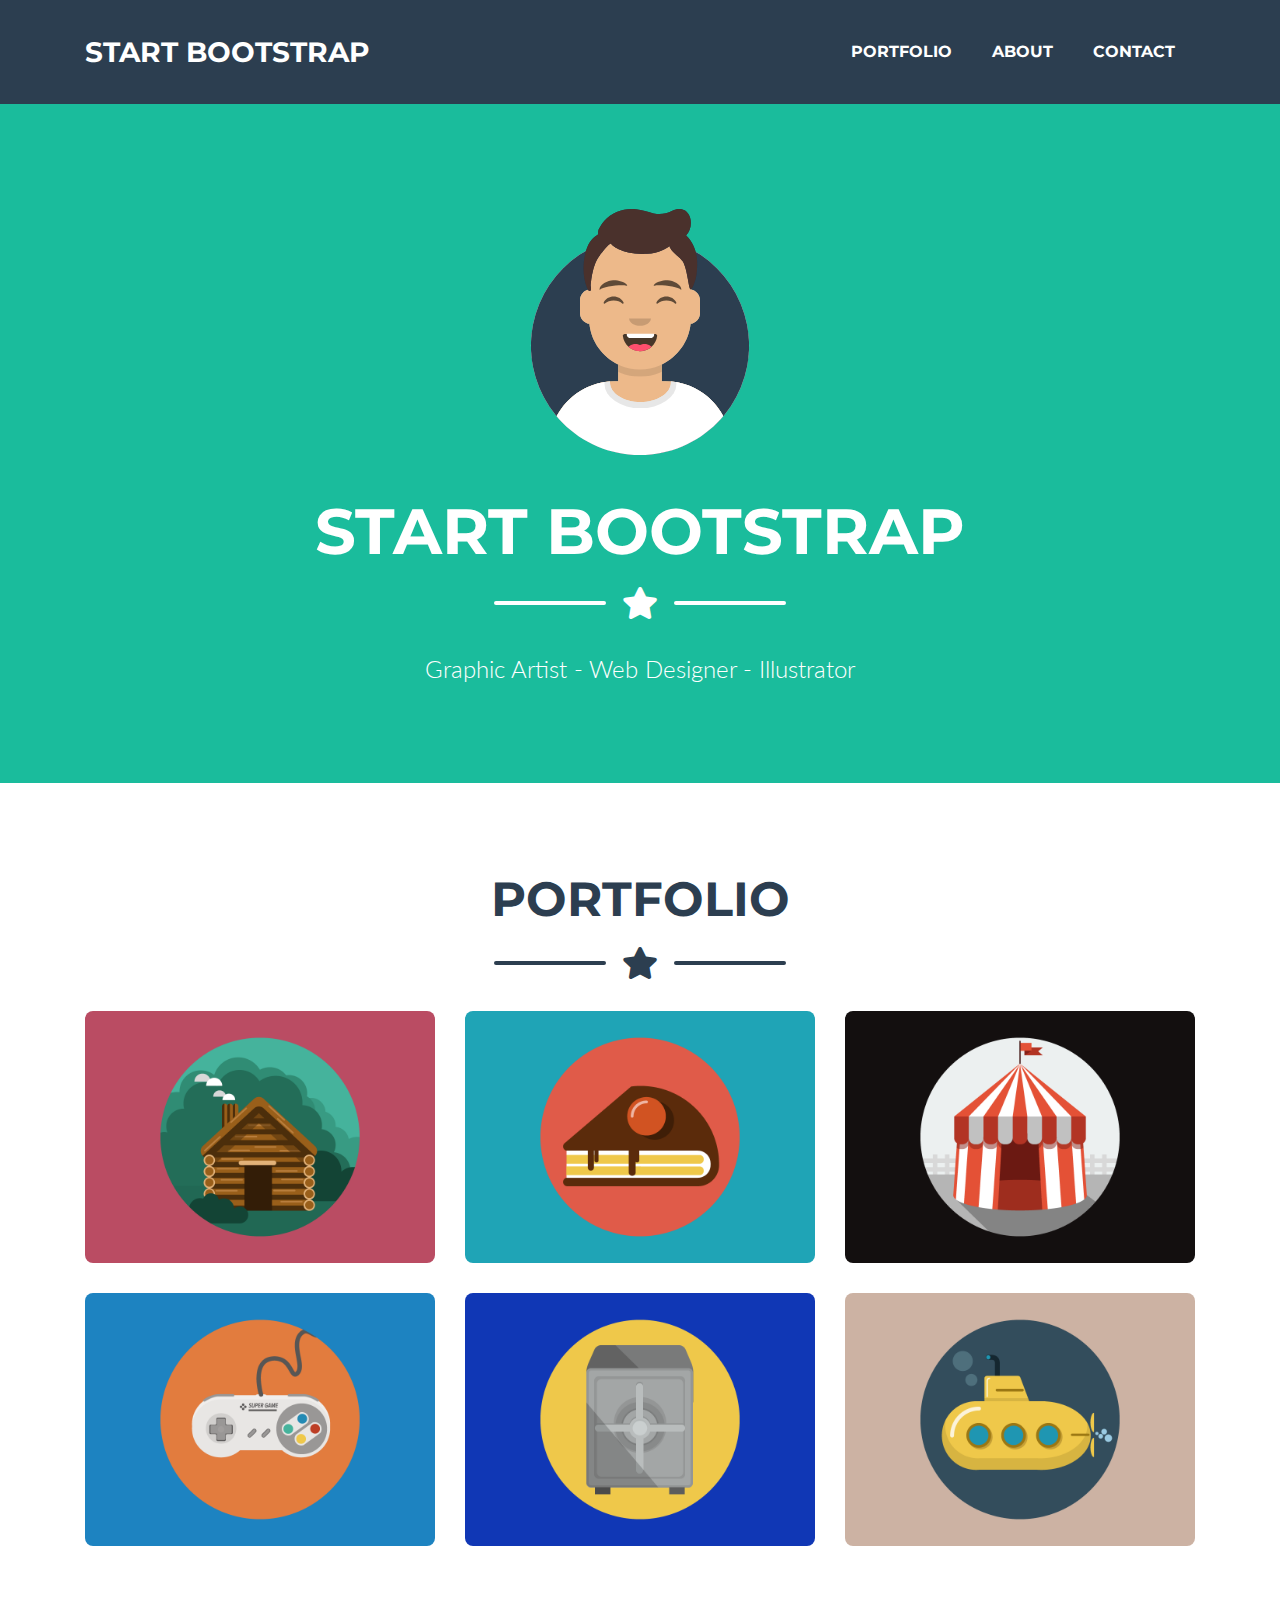
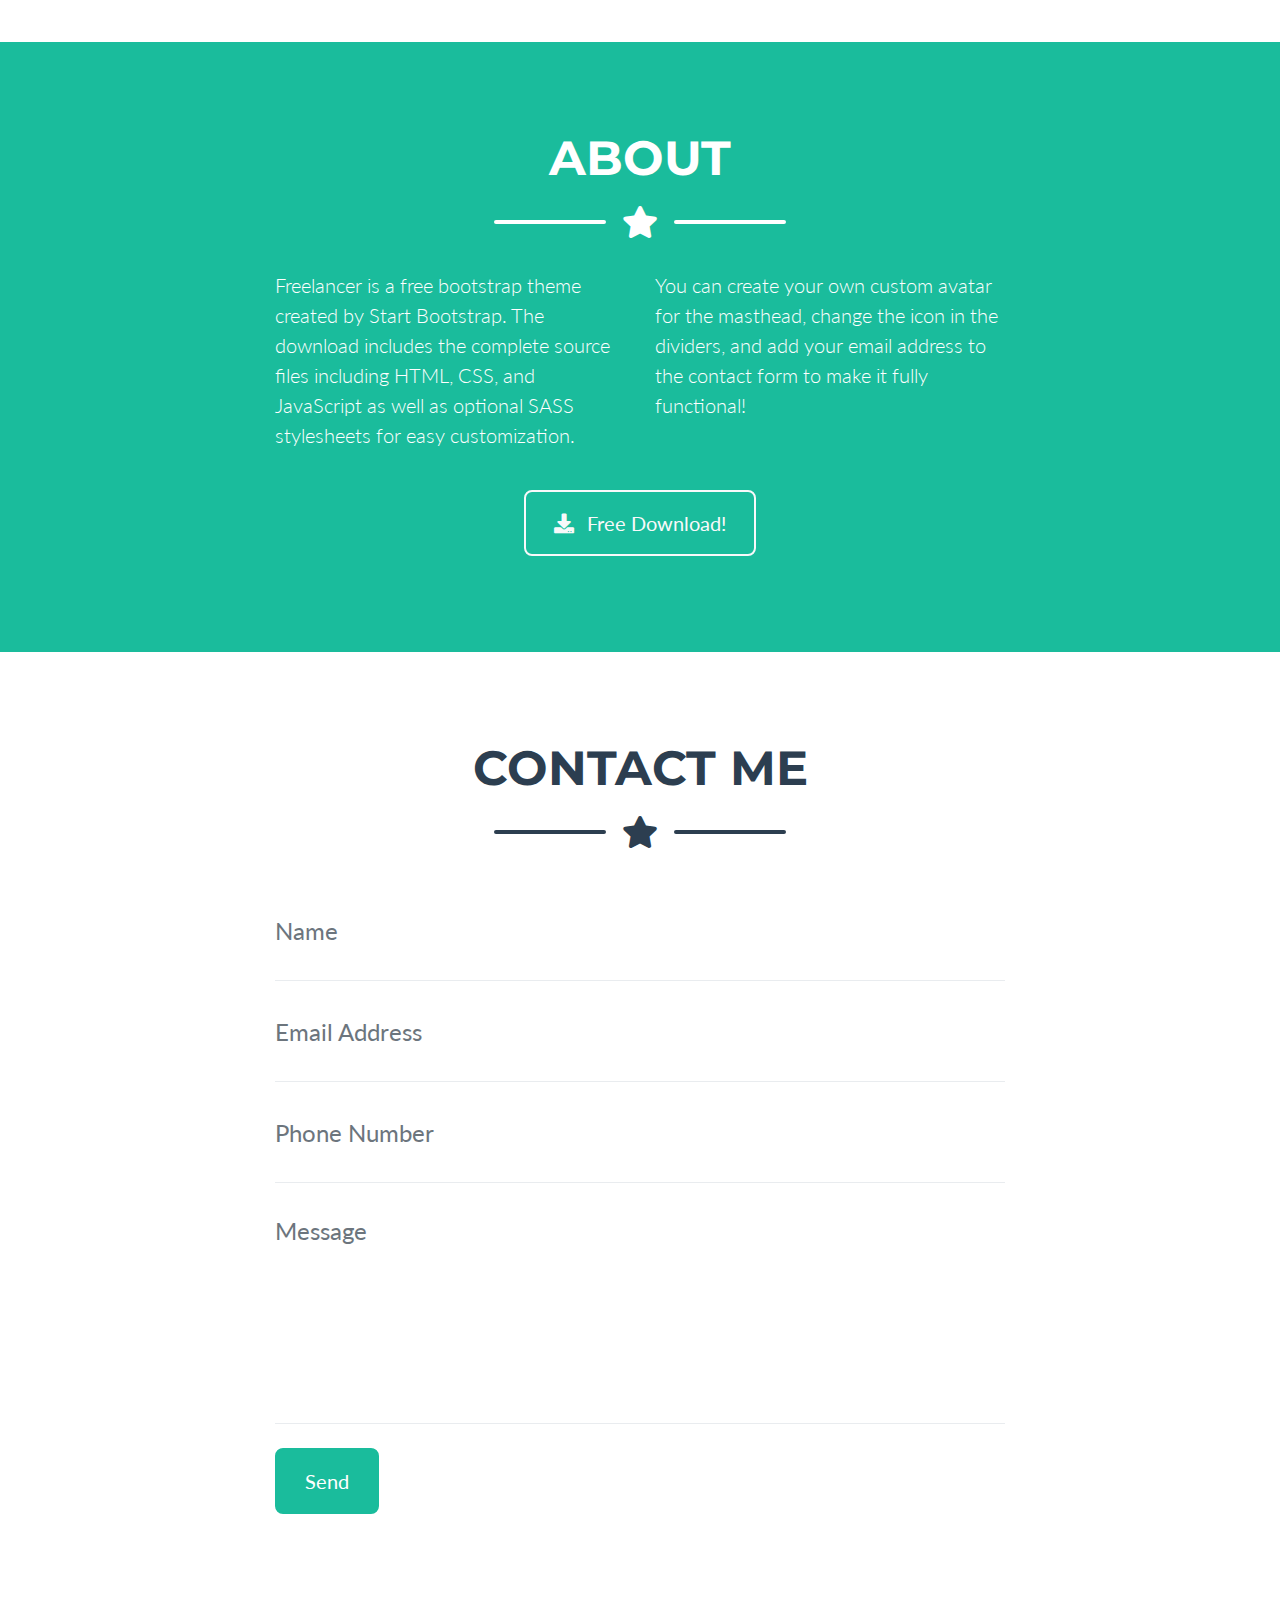
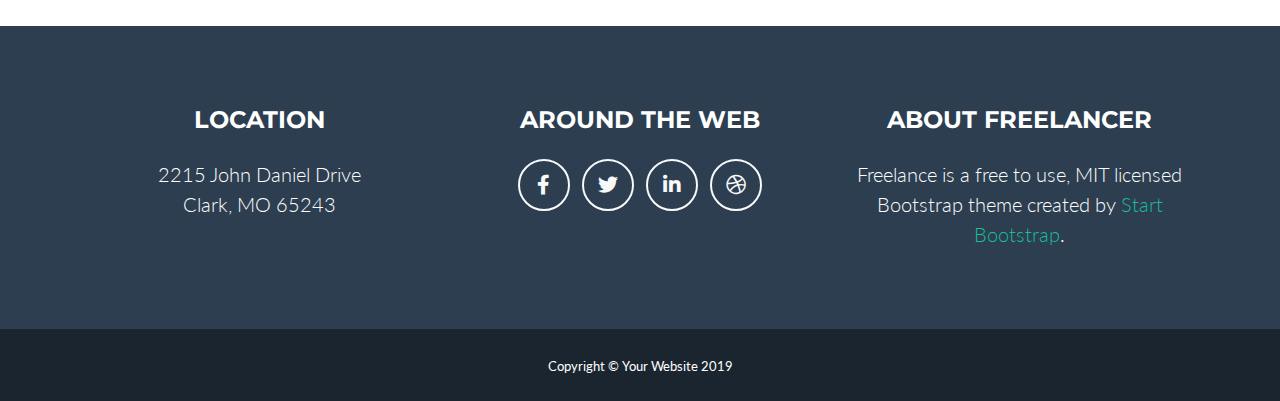
==== index.html @ 28d2e0f4 "Initial Commit" ====
<!DOCTYPE html>
<html lang="en">

<head>

  <meta charset="utf-8">
  <meta name="viewport" content="width=device-width, initial-scale=1, shrink-to-fit=no">
  <meta name="description" content="">
  <meta name="author" content="">

  <title>Freelancer - Start Bootstrap Theme</title>

  <!-- Custom fonts for this theme -->
  <link href="vendor/fontawesome-free/css/all.min.css" rel="stylesheet" type="text/css">
  <link href="https://fonts.googleapis.com/css?family=Montserrat:400,700" rel="stylesheet" type="text/css">
  <link href="https://fonts.googleapis.com/css?family=Lato:400,700,400italic,700italic" rel="stylesheet" type="text/css">

  <!-- Theme CSS -->
  <link href="css/freelancer.min.css" rel="stylesheet">

</head>

<body id="page-top">

  <!-- Navigation -->
  <nav class="navbar navbar-expand-lg bg-secondary text-uppercase fixed-top" id="mainNav">
    <div class="container">
      <a class="navbar-brand js-scroll-trigger" href="#page-top">Start Bootstrap</a>
      <button class="navbar-toggler navbar-toggler-right text-uppercase font-weight-bold bg-primary text-white rounded" type="button" data-toggle="collapse" data-target="#navbarResponsive" aria-controls="navbarResponsive" aria-expanded="false" aria-label="Toggle navigation">
        Menu
        <i class="fas fa-bars"></i>
      </button>
      <div class="collapse navbar-collapse" id="navbarResponsive">
        <ul class="navbar-nav ml-auto">
          <li class="nav-item mx-0 mx-lg-1">
            <a class="nav-link py-3 px-0 px-lg-3 rounded js-scroll-trigger" href="#portfolio">Portfolio</a>
          </li>
          <li class="nav-item mx-0 mx-lg-1">
            <a class="nav-link py-3 px-0 px-lg-3 rounded js-scroll-trigger" href="#about">About</a>
          </li>
          <li class="nav-item mx-0 mx-lg-1">
            <a class="nav-link py-3 px-0 px-lg-3 rounded js-scroll-trigger" href="#contact">Contact</a>
          </li>
        </ul>
      </div>
    </div>
  </nav>

  <!-- Masthead -->
  <header class="masthead bg-primary text-white text-center">
    <div class="container d-flex align-items-center flex-column">

      <!-- Masthead Avatar Image -->
      <img class="masthead-avatar mb-5" src="img/avataaars.svg" alt="">

      <!-- Masthead Heading -->
      <h1 class="masthead-heading text-uppercase mb-0">Start Bootstrap</h1>

      <!-- Icon Divider -->
      <div class="divider-custom divider-light">
        <div class="divider-custom-line"></div>
        <div class="divider-custom-icon">
          <i class="fas fa-star"></i>
        </div>
        <div class="divider-custom-line"></div>
      </div>

      <!-- Masthead Subheading -->
      <p class="masthead-subheading font-weight-light mb-0">Graphic Artist - Web Designer - Illustrator</p>

    </div>
  </header>

  <!-- Portfolio Section -->
  <section class="page-section portfolio" id="portfolio">
    <div class="container">

      <!-- Portfolio Section Heading -->
      <h2 class="page-section-heading text-center text-uppercase text-secondary mb-0">Portfolio</h2>

      <!-- Icon Divider -->
      <div class="divider-custom">
        <div class="divider-custom-line"></div>
        <div class="divider-custom-icon">
          <i class="fas fa-star"></i>
        </div>
        <div class="divider-custom-line"></div>
      </div>

      <!-- Portfolio Grid Items -->
      <div class="row">

        <!-- Portfolio Item 1 -->
        <div class="col-md-6 col-lg-4">
          <div class="portfolio-item mx-auto" data-toggle="modal" data-target="#portfolioModal1">
            <div class="portfolio-item-caption d-flex align-items-center justify-content-center h-100 w-100">
              <div class="portfolio-item-caption-content text-center text-white">
                <i class="fas fa-plus fa-3x"></i>
              </div>
            </div>
            <img class="img-fluid" src="img/portfolio/cabin.png" alt="">
          </div>
        </div>

        <!-- Portfolio Item 2 -->
        <div class="col-md-6 col-lg-4">
          <div class="portfolio-item mx-auto" data-toggle="modal" data-target="#portfolioModal2">
            <div class="portfolio-item-caption d-flex align-items-center justify-content-center h-100 w-100">
              <div class="portfolio-item-caption-content text-center text-white">
                <i class="fas fa-plus fa-3x"></i>
              </div>
            </div>
            <img class="img-fluid" src="img/portfolio/cake.png" alt="">
          </div>
        </div>

        <!-- Portfolio Item 3 -->
        <div class="col-md-6 col-lg-4">
          <div class="portfolio-item mx-auto" data-toggle="modal" data-target="#portfolioModal3">
            <div class="portfolio-item-caption d-flex align-items-center justify-content-center h-100 w-100">
              <div class="portfolio-item-caption-content text-center text-white">
                <i class="fas fa-plus fa-3x"></i>
              </div>
            </div>
            <img class="img-fluid" src="img/portfolio/circus.png" alt="">
          </div>
        </div>

        <!-- Portfolio Item 4 -->
        <div class="col-md-6 col-lg-4">
          <div class="portfolio-item mx-auto" data-toggle="modal" data-target="#portfolioModal4">
            <div class="portfolio-item-caption d-flex align-items-center justify-content-center h-100 w-100">
              <div class="portfolio-item-caption-content text-center text-white">
                <i class="fas fa-plus fa-3x"></i>
              </div>
            </div>
            <img class="img-fluid" src="img/portfolio/game.png" alt="">
          </div>
        </div>

        <!-- Portfolio Item 5 -->
        <div class="col-md-6 col-lg-4">
          <div class="portfolio-item mx-auto" data-toggle="modal" data-target="#portfolioModal5">
            <div class="portfolio-item-caption d-flex align-items-center justify-content-center h-100 w-100">
              <div class="portfolio-item-caption-content text-center text-white">
                <i class="fas fa-plus fa-3x"></i>
              </div>
            </div>
            <img class="img-fluid" src="img/portfolio/safe.png" alt="">
          </div>
        </div>

        <!-- Portfolio Item 6 -->
        <div class="col-md-6 col-lg-4">
          <div class="portfolio-item mx-auto" data-toggle="modal" data-target="#portfolioModal6">
            <div class="portfolio-item-caption d-flex align-items-center justify-content-center h-100 w-100">
              <div class="portfolio-item-caption-content text-center text-white">
                <i class="fas fa-plus fa-3x"></i>
              </div>
            </div>
            <img class="img-fluid" src="img/portfolio/submarine.png" alt="">
          </div>
        </div>

      </div>
      <!-- /.row -->

    </div>
  </section>

  <!-- About Section -->
  <section class="page-section bg-primary text-white mb-0" id="about">
    <div class="container">

      <!-- About Section Heading -->
      <h2 class="page-section-heading text-center text-uppercase text-white">About</h2>

      <!-- Icon Divider -->
      <div class="divider-custom divider-light">
        <div class="divider-custom-line"></div>
        <div class="divider-custom-icon">
          <i class="fas fa-star"></i>
        </div>
        <div class="divider-custom-line"></div>
      </div>

      <!-- About Section Content -->
      <div class="row">
        <div class="col-lg-4 ml-auto">
          <p class="lead">Freelancer is a free bootstrap theme created by Start Bootstrap. The download includes the complete source files including HTML, CSS, and JavaScript as well as optional SASS stylesheets for easy customization.</p>
        </div>
        <div class="col-lg-4 mr-auto">
          <p class="lead">You can create your own custom avatar for the masthead, change the icon in the dividers, and add your email address to the contact form to make it fully functional!</p>
        </div>
      </div>

      <!-- About Section Button -->
      <div class="text-center mt-4">
        <a class="btn btn-xl btn-outline-light" href="https://startbootstrap.com/themes/freelancer/">
          <i class="fas fa-download mr-2"></i>
          Free Download!
        </a>
      </div>

    </div>
  </section>

  <!-- Contact Section -->
  <section class="page-section" id="contact">
    <div class="container">

      <!-- Contact Section Heading -->
      <h2 class="page-section-heading text-center text-uppercase text-secondary mb-0">Contact Me</h2>

      <!-- Icon Divider -->
      <div class="divider-custom">
        <div class="divider-custom-line"></div>
        <div class="divider-custom-icon">
          <i class="fas fa-star"></i>
        </div>
        <div class="divider-custom-line"></div>
      </div>

      <!-- Contact Section Form -->
      <div class="row">
        <div class="col-lg-8 mx-auto">
          <!-- To configure the contact form email address, go to mail/contact_me.php and update the email address in the PHP file on line 19. -->
          <form name="sentMessage" id="contactForm" novalidate="novalidate">
            <div class="control-group">
              <div class="form-group floating-label-form-group controls mb-0 pb-2">
                <label>Name</label>
                <input class="form-control" id="name" type="text" placeholder="Name" required="required" data-validation-required-message="Please enter your name.">
                <p class="help-block text-danger"></p>
              </div>
            </div>
            <div class="control-group">
              <div class="form-group floating-label-form-group controls mb-0 pb-2">
                <label>Email Address</label>
                <input class="form-control" id="email" type="email" placeholder="Email Address" required="required" data-validation-required-message="Please enter your email address.">
                <p class="help-block text-danger"></p>
              </div>
            </div>
            <div class="control-group">
              <div class="form-group floating-label-form-group controls mb-0 pb-2">
                <label>Phone Number</label>
                <input class="form-control" id="phone" type="tel" placeholder="Phone Number" required="required" data-validation-required-message="Please enter your phone number.">
                <p class="help-block text-danger"></p>
              </div>
            </div>
            <div class="control-group">
              <div class="form-group floating-label-form-group controls mb-0 pb-2">
                <label>Message</label>
                <textarea class="form-control" id="message" rows="5" placeholder="Message" required="required" data-validation-required-message="Please enter a message."></textarea>
                <p class="help-block text-danger"></p>
              </div>
            </div>
            <br>
            <div id="success"></div>
            <div class="form-group">
              <button type="submit" class="btn btn-primary btn-xl" id="sendMessageButton">Send</button>
            </div>
          </form>
        </div>
      </div>

    </div>
  </section>

  <!-- Footer -->
  <footer class="footer text-center">
    <div class="container">
      <div class="row">

        <!-- Footer Location -->
        <div class="col-lg-4 mb-5 mb-lg-0">
          <h4 class="text-uppercase mb-4">Location</h4>
          <p class="lead mb-0">2215 John Daniel Drive
            <br>Clark, MO 65243</p>
        </div>

        <!-- Footer Social Icons -->
        <div class="col-lg-4 mb-5 mb-lg-0">
          <h4 class="text-uppercase mb-4">Around the Web</h4>
          <a class="btn btn-outline-light btn-social mx-1" href="#">
            <i class="fab fa-fw fa-facebook-f"></i>
          </a>
          <a class="btn btn-outline-light btn-social mx-1" href="#">
            <i class="fab fa-fw fa-twitter"></i>
          </a>
          <a class="btn btn-outline-light btn-social mx-1" href="#">
            <i class="fab fa-fw fa-linkedin-in"></i>
          </a>
          <a class="btn btn-outline-light btn-social mx-1" href="#">
            <i class="fab fa-fw fa-dribbble"></i>
          </a>
        </div>

        <!-- Footer About Text -->
        <div class="col-lg-4">
          <h4 class="text-uppercase mb-4">About Freelancer</h4>
          <p class="lead mb-0">Freelance is a free to use, MIT licensed Bootstrap theme created by
            <a href="http://startbootstrap.com">Start Bootstrap</a>.</p>
        </div>

      </div>
    </div>
  </footer>

  <!-- Copyright Section -->
  <section class="copyright py-4 text-center text-white">
    <div class="container">
      <small>Copyright &copy; Your Website 2019</small>
    </div>
  </section>

  <!-- Scroll to Top Button (Only visible on small and extra-small screen sizes) -->
  <div class="scroll-to-top d-lg-none position-fixed ">
    <a class="js-scroll-trigger d-block text-center text-white rounded" href="#page-top">
      <i class="fa fa-chevron-up"></i>
    </a>
  </div>

  <!-- Portfolio Modals -->

  <!-- Portfolio Modal 1 -->
  <div class="portfolio-modal modal fade" id="portfolioModal1" tabindex="-1" role="dialog" aria-labelledby="portfolioModal1Label" aria-hidden="true">
    <div class="modal-dialog modal-xl" role="document">
      <div class="modal-content">
        <button type="button" class="close" data-dismiss="modal" aria-label="Close">
          <span aria-hidden="true">
            <i class="fas fa-times"></i>
          </span>
        </button>
        <div class="modal-body text-center">
          <div class="container">
            <div class="row justify-content-center">
              <div class="col-lg-8">
                <!-- Portfolio Modal - Title -->
                <h2 class="portfolio-modal-title text-secondary text-uppercase mb-0">Log Cabin</h2>
                <!-- Icon Divider -->
                <div class="divider-custom">
                  <div class="divider-custom-line"></div>
                  <div class="divider-custom-icon">
                    <i class="fas fa-star"></i>
                  </div>
                  <div class="divider-custom-line"></div>
                </div>
                <!-- Portfolio Modal - Image -->
                <img class="img-fluid rounded mb-5" src="img/portfolio/cabin.png" alt="">
                <!-- Portfolio Modal - Text -->
                <p class="mb-5">Lorem ipsum dolor sit amet, consectetur adipisicing elit. Mollitia neque assumenda ipsam nihil, molestias magnam, recusandae quos quis inventore quisquam velit asperiores, vitae? Reprehenderit soluta, eos quod consequuntur itaque. Nam.</p>
                <button class="btn btn-primary" href="#" data-dismiss="modal">
                  <i class="fas fa-times fa-fw"></i>
                  Close Window
                </button>
              </div>
            </div>
          </div>
        </div>
      </div>
    </div>
  </div>

  <!-- Portfolio Modal 2 -->
  <div class="portfolio-modal modal fade" id="portfolioModal2" tabindex="-1" role="dialog" aria-labelledby="portfolioModal2Label" aria-hidden="true">
    <div class="modal-dialog modal-xl" role="document">
      <div class="modal-content">
        <button type="button" class="close" data-dismiss="modal" aria-label="Close">
          <span aria-hidden="true">
            <i class="fas fa-times"></i>
          </span>
        </button>
        <div class="modal-body text-center">
          <div class="container">
            <div class="row justify-content-center">
              <div class="col-lg-8">
                <!-- Portfolio Modal - Title -->
                <h2 class="portfolio-modal-title text-secondary text-uppercase mb-0">Tasty Cake</h2>
                <!-- Icon Divider -->
                <div class="divider-custom">
                  <div class="divider-custom-line"></div>
                  <div class="divider-custom-icon">
                    <i class="fas fa-star"></i>
                  </div>
                  <div class="divider-custom-line"></div>
                </div>
                <!-- Portfolio Modal - Image -->
                <img class="img-fluid rounded mb-5" src="img/portfolio/cake.png" alt="">
                <!-- Portfolio Modal - Text -->
                <p class="mb-5">Lorem ipsum dolor sit amet, consectetur adipisicing elit. Mollitia neque assumenda ipsam nihil, molestias magnam, recusandae quos quis inventore quisquam velit asperiores, vitae? Reprehenderit soluta, eos quod consequuntur itaque. Nam.</p>
                <button class="btn btn-primary" href="#" data-dismiss="modal">
                  <i class="fas fa-times fa-fw"></i>
                  Close Window
                </button>
              </div>
            </div>
          </div>
        </div>
      </div>
    </div>
  </div>

  <!-- Portfolio Modal 3 -->
  <div class="portfolio-modal modal fade" id="portfolioModal3" tabindex="-1" role="dialog" aria-labelledby="portfolioModal3Label" aria-hidden="true">
    <div class="modal-dialog modal-xl" role="document">
      <div class="modal-content">
        <button type="button" class="close" data-dismiss="modal" aria-label="Close">
          <span aria-hidden="true">
            <i class="fas fa-times"></i>
          </span>
        </button>
        <div class="modal-body text-center">
          <div class="container">
            <div class="row justify-content-center">
              <div class="col-lg-8">
                <!-- Portfolio Modal - Title -->
                <h2 class="portfolio-modal-title text-secondary text-uppercase mb-0">Circus Tent</h2>
                <!-- Icon Divider -->
                <div class="divider-custom">
                  <div class="divider-custom-line"></div>
                  <div class="divider-custom-icon">
                    <i class="fas fa-star"></i>
                  </div>
                  <div class="divider-custom-line"></div>
                </div>
                <!-- Portfolio Modal - Image -->
                <img class="img-fluid rounded mb-5" src="img/portfolio/circus.png" alt="">
                <!-- Portfolio Modal - Text -->
                <p class="mb-5">Lorem ipsum dolor sit amet, consectetur adipisicing elit. Mollitia neque assumenda ipsam nihil, molestias magnam, recusandae quos quis inventore quisquam velit asperiores, vitae? Reprehenderit soluta, eos quod consequuntur itaque. Nam.</p>
                <button class="btn btn-primary" href="#" data-dismiss="modal">
                  <i class="fas fa-times fa-fw"></i>
                  Close Window
                </button>
              </div>
            </div>
          </div>
        </div>
      </div>
    </div>
  </div>

  <!-- Portfolio Modal 4 -->
  <div class="portfolio-modal modal fade" id="portfolioModal4" tabindex="-1" role="dialog" aria-labelledby="portfolioModal4Label" aria-hidden="true">
    <div class="modal-dialog modal-xl" role="document">
      <div class="modal-content">
        <button type="button" class="close" data-dismiss="modal" aria-label="Close">
          <span aria-hidden="true">
            <i class="fas fa-times"></i>
          </span>
        </button>
        <div class="modal-body text-center">
          <div class="container">
            <div class="row justify-content-center">
              <div class="col-lg-8">
                <!-- Portfolio Modal - Title -->
                <h2 class="portfolio-modal-title text-secondary text-uppercase mb-0">Controller</h2>
                <!-- Icon Divider -->
                <div class="divider-custom">
                  <div class="divider-custom-line"></div>
                  <div class="divider-custom-icon">
                    <i class="fas fa-star"></i>
                  </div>
                  <div class="divider-custom-line"></div>
                </div>
                <!-- Portfolio Modal - Image -->
                <img class="img-fluid rounded mb-5" src="img/portfolio/game.png" alt="">
                <!-- Portfolio Modal - Text -->
                <p class="mb-5">Lorem ipsum dolor sit amet, consectetur adipisicing elit. Mollitia neque assumenda ipsam nihil, molestias magnam, recusandae quos quis inventore quisquam velit asperiores, vitae? Reprehenderit soluta, eos quod consequuntur itaque. Nam.</p>
                <button class="btn btn-primary" href="#" data-dismiss="modal">
                  <i class="fas fa-times fa-fw"></i>
                  Close Window
                </button>
              </div>
            </div>
          </div>
        </div>
      </div>
    </div>
  </div>

  <!-- Portfolio Modal 5 -->
  <div class="portfolio-modal modal fade" id="portfolioModal5" tabindex="-1" role="dialog" aria-labelledby="portfolioModal5Label" aria-hidden="true">
    <div class="modal-dialog modal-xl" role="document">
      <div class="modal-content">
        <button type="button" class="close" data-dismiss="modal" aria-label="Close">
          <span aria-hidden="true">
            <i class="fas fa-times"></i>
          </span>
        </button>
        <div class="modal-body text-center">
          <div class="container">
            <div class="row justify-content-center">
              <div class="col-lg-8">
                <!-- Portfolio Modal - Title -->
                <h2 class="portfolio-modal-title text-secondary text-uppercase mb-0">Locked Safe</h2>
                <!-- Icon Divider -->
                <div class="divider-custom">
                  <div class="divider-custom-line"></div>
                  <div class="divider-custom-icon">
                    <i class="fas fa-star"></i>
                  </div>
                  <div class="divider-custom-line"></div>
                </div>
                <!-- Portfolio Modal - Image -->
                <img class="img-fluid rounded mb-5" src="img/portfolio/safe.png" alt="">
                <!-- Portfolio Modal - Text -->
                <p class="mb-5">Lorem ipsum dolor sit amet, consectetur adipisicing elit. Mollitia neque assumenda ipsam nihil, molestias magnam, recusandae quos quis inventore quisquam velit asperiores, vitae? Reprehenderit soluta, eos quod consequuntur itaque. Nam.</p>
                <button class="btn btn-primary" href="#" data-dismiss="modal">
                  <i class="fas fa-times fa-fw"></i>
                  Close Window
                </button>
              </div>
            </div>
          </div>
        </div>
      </div>
    </div>
  </div>

  <!-- Portfolio Modal 6 -->
  <div class="portfolio-modal modal fade" id="portfolioModal6" tabindex="-1" role="dialog" aria-labelledby="portfolioModal6Label" aria-hidden="true">
    <div class="modal-dialog modal-xl" role="document">
      <div class="modal-content">
        <button type="button" class="close" data-dismiss="modal" aria-label="Close">
          <span aria-hidden="true">
            <i class="fas fa-times"></i>
          </span>
        </button>
        <div class="modal-body text-center">
          <div class="container">
            <div class="row justify-content-center">
              <div class="col-lg-8">
                <!-- Portfolio Modal - Title -->
                <h2 class="portfolio-modal-title text-secondary text-uppercase mb-0">Submarine</h2>
                <!-- Icon Divider -->
                <div class="divider-custom">
                  <div class="divider-custom-line"></div>
                  <div class="divider-custom-icon">
                    <i class="fas fa-star"></i>
                  </div>
                  <div class="divider-custom-line"></div>
                </div>
                <!-- Portfolio Modal - Image -->
                <img class="img-fluid rounded mb-5" src="img/portfolio/submarine.png" alt="">
                <!-- Portfolio Modal - Text -->
                <p class="mb-5">Lorem ipsum dolor sit amet, consectetur adipisicing elit. Mollitia neque assumenda ipsam nihil, molestias magnam, recusandae quos quis inventore quisquam velit asperiores, vitae? Reprehenderit soluta, eos quod consequuntur itaque. Nam.</p>
                <button class="btn btn-primary" href="#" data-dismiss="modal">
                  <i class="fas fa-times fa-fw"></i>
                  Close Window
                </button>
              </div>
            </div>
          </div>
        </div>
      </div>
    </div>
  </div>

  <!-- Bootstrap core JavaScript -->
  <script src="vendor/jquery/jquery.min.js"></script>
  <script src="vendor/bootstrap/js/bootstrap.bundle.min.js"></script>

  <!-- Plugin JavaScript -->
  <script src="vendor/jquery-easing/jquery.easing.min.js"></script>

  <!-- Contact Form JavaScript -->
  <script src="js/jqBootstrapValidation.js"></script>
  <script src="js/contact_me.js"></script>

  <!-- Custom scripts for this template -->
  <script src="js/freelancer.min.js"></script>

</body>

</html>
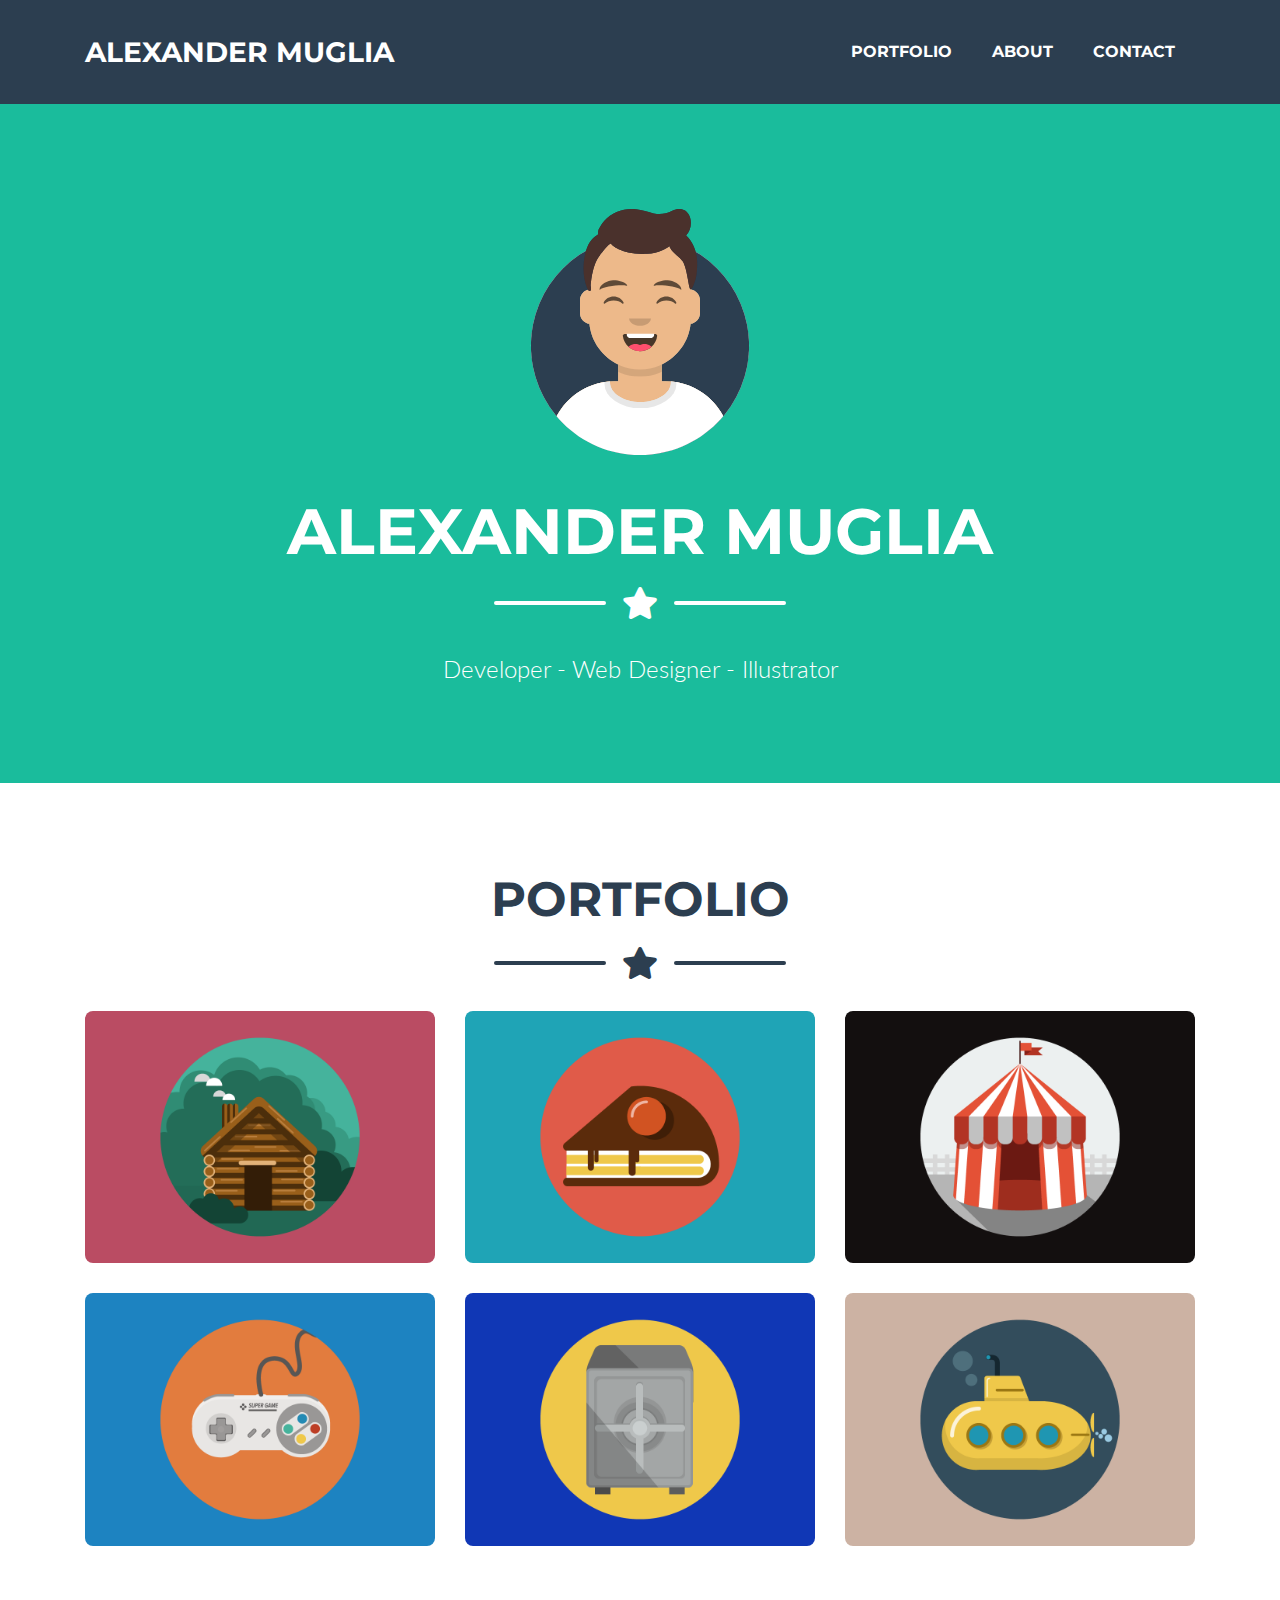
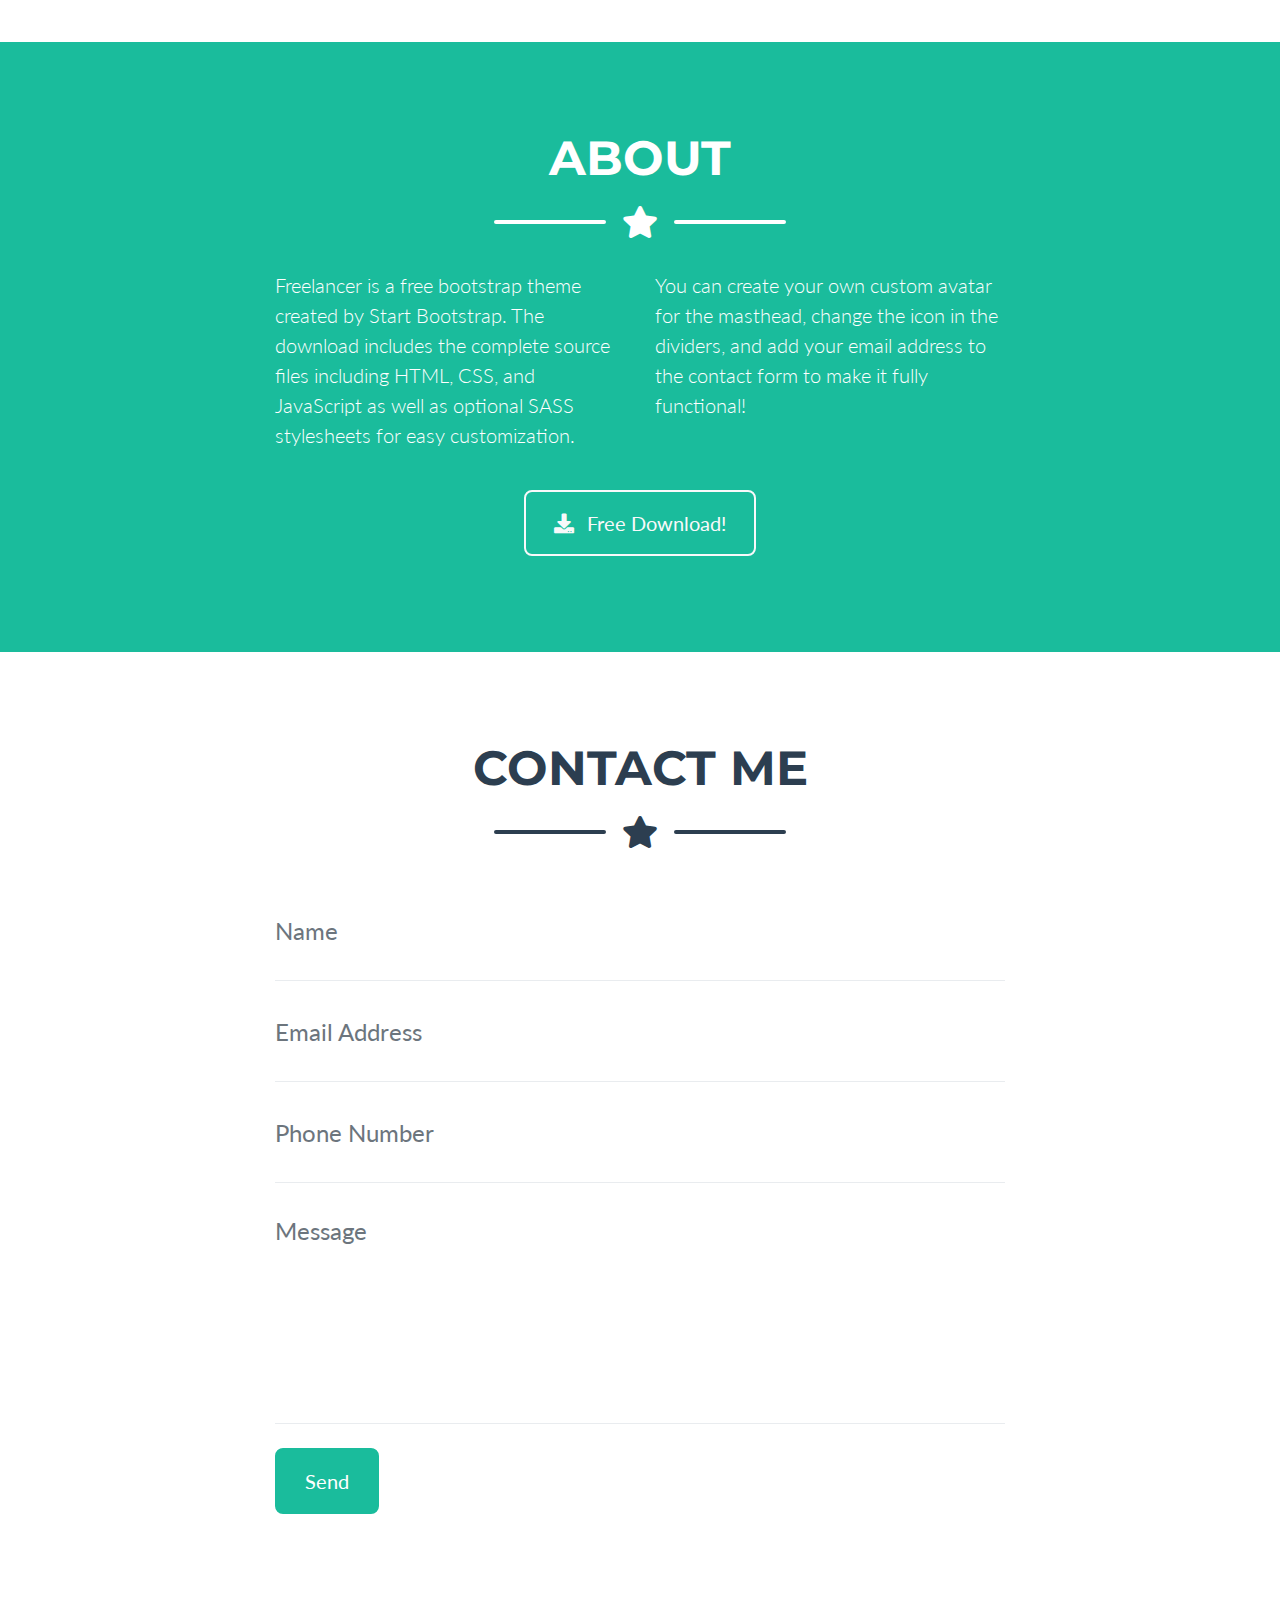
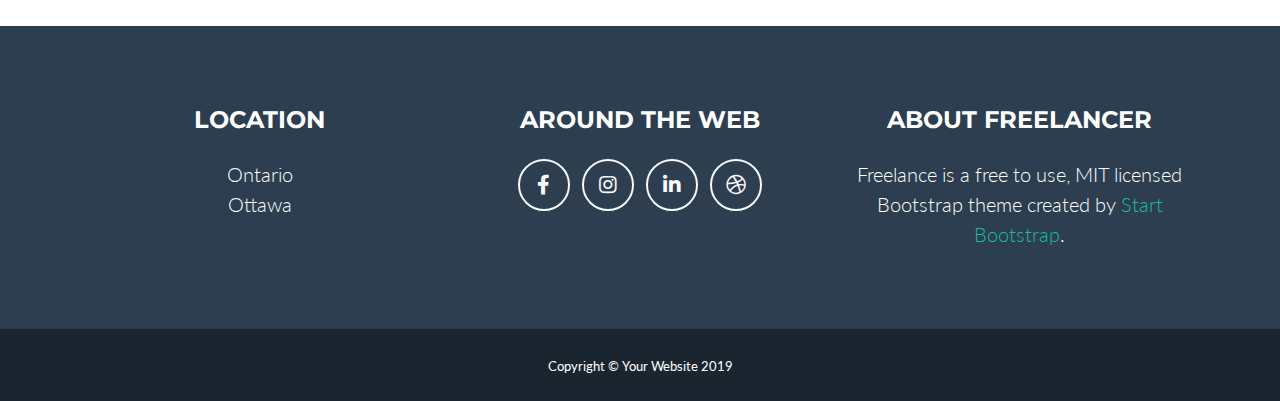
==== commit e123d9ca: "Initial Commit" ====
--- a/index.html
+++ b/index.html
@@ -25,7 +25,7 @@
   <!-- Navigation -->
   <nav class="navbar navbar-expand-lg bg-secondary text-uppercase fixed-top" id="mainNav">
     <div class="container">
-      <a class="navbar-brand js-scroll-trigger" href="#page-top">Start Bootstrap</a>
+      <a class="navbar-brand js-scroll-trigger" href="#page-top">Alexander Muglia</a>
       <button class="navbar-toggler navbar-toggler-right text-uppercase font-weight-bold bg-primary text-white rounded" type="button" data-toggle="collapse" data-target="#navbarResponsive" aria-controls="navbarResponsive" aria-expanded="false" aria-label="Toggle navigation">
         Menu
         <i class="fas fa-bars"></i>
@@ -54,7 +54,7 @@
       <img class="masthead-avatar mb-5" src="img/avataaars.svg" alt="">
 
       <!-- Masthead Heading -->
-      <h1 class="masthead-heading text-uppercase mb-0">Start Bootstrap</h1>
+      <h1 class="masthead-heading text-uppercase mb-0">Alexander Muglia</h1>
 
       <!-- Icon Divider -->
       <div class="divider-custom divider-light">
@@ -66,7 +66,7 @@
       </div>
 
       <!-- Masthead Subheading -->
-      <p class="masthead-subheading font-weight-light mb-0">Graphic Artist - Web Designer - Illustrator</p>
+      <p class="masthead-subheading font-weight-light mb-0">Developer - Web Designer - Illustrator</p>
 
     </div>
   </header>
@@ -274,8 +274,8 @@
         <!-- Footer Location -->
         <div class="col-lg-4 mb-5 mb-lg-0">
           <h4 class="text-uppercase mb-4">Location</h4>
-          <p class="lead mb-0">2215 John Daniel Drive
-            <br>Clark, MO 65243</p>
+          <p class="lead mb-0">Ontario
+            <br>Ottawa</p>
         </div>
 
         <!-- Footer Social Icons -->
@@ -285,7 +285,7 @@
             <i class="fab fa-fw fa-facebook-f"></i>
           </a>
           <a class="btn btn-outline-light btn-social mx-1" href="#">
-            <i class="fab fa-fw fa-twitter"></i>
+            <i class="fab fa-fw fa-instagram"></i>
           </a>
           <a class="btn btn-outline-light btn-social mx-1" href="#">
             <i class="fab fa-fw fa-linkedin-in"></i>
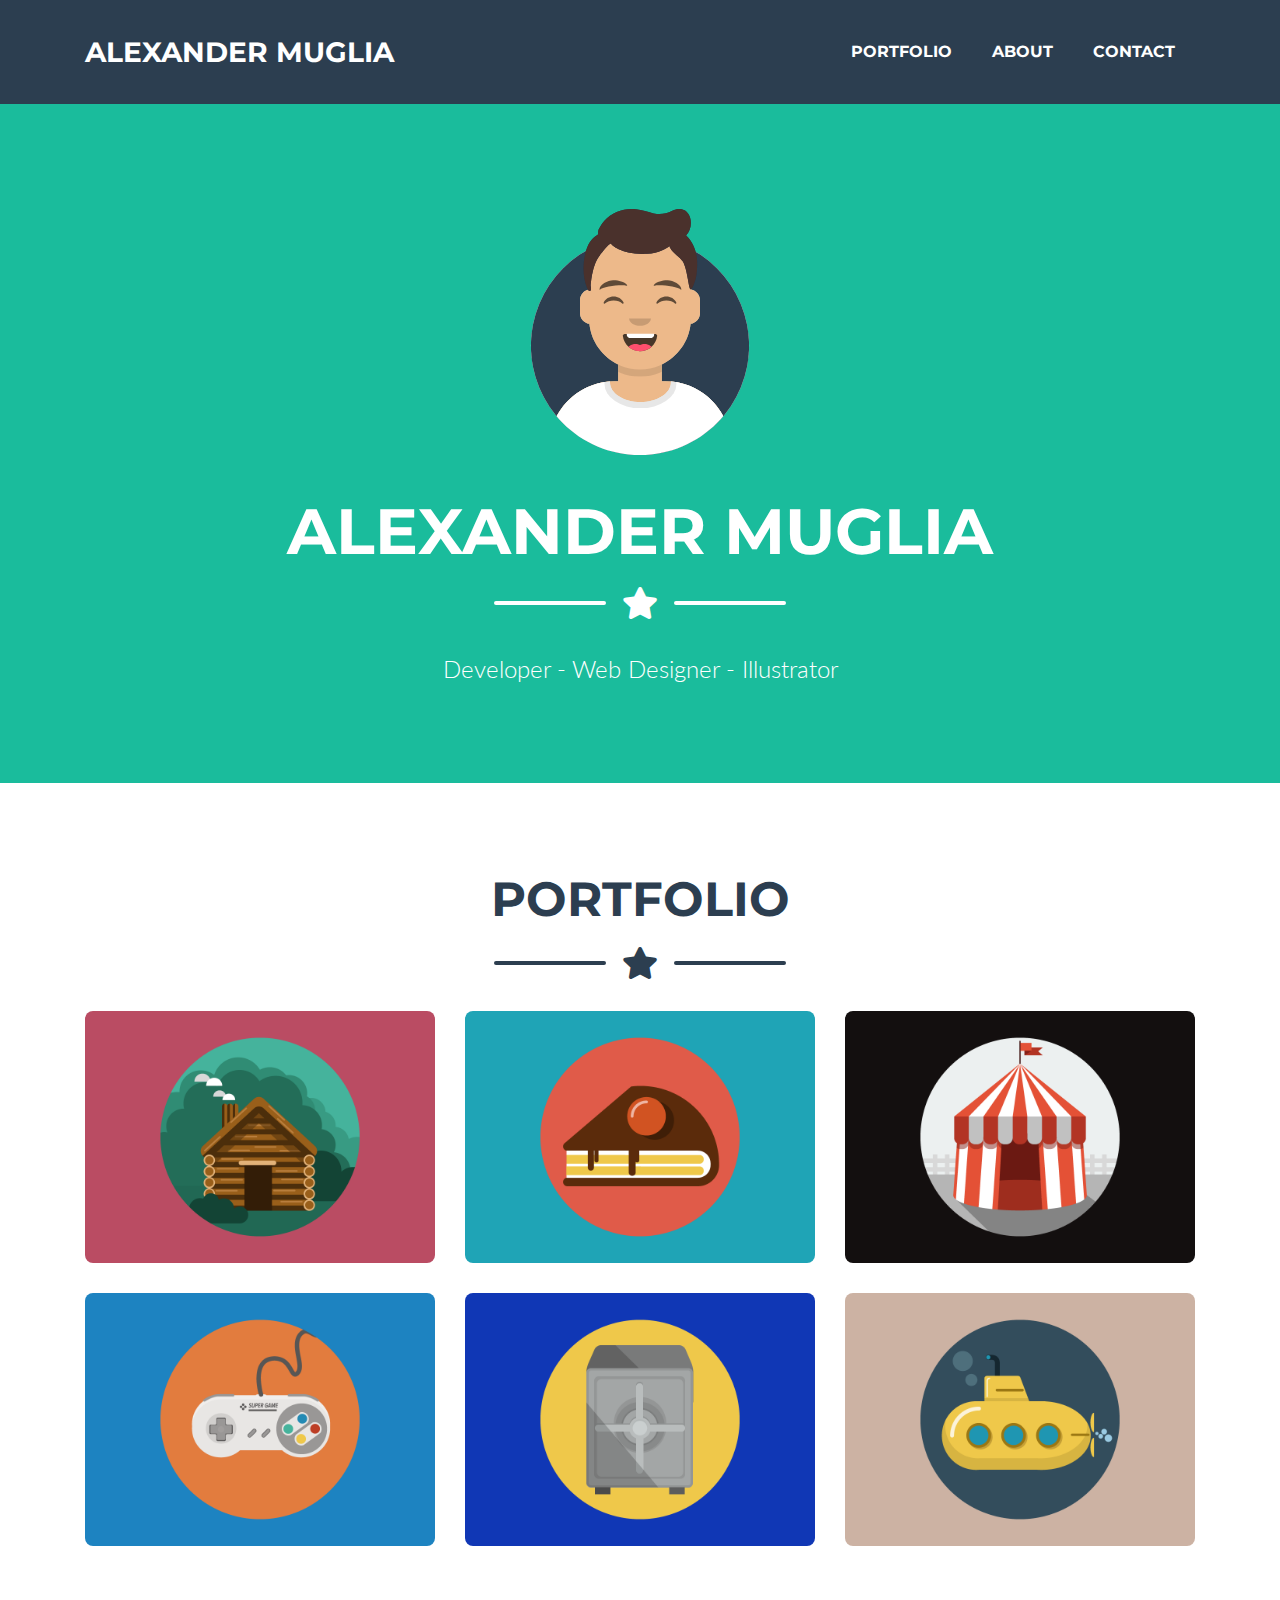
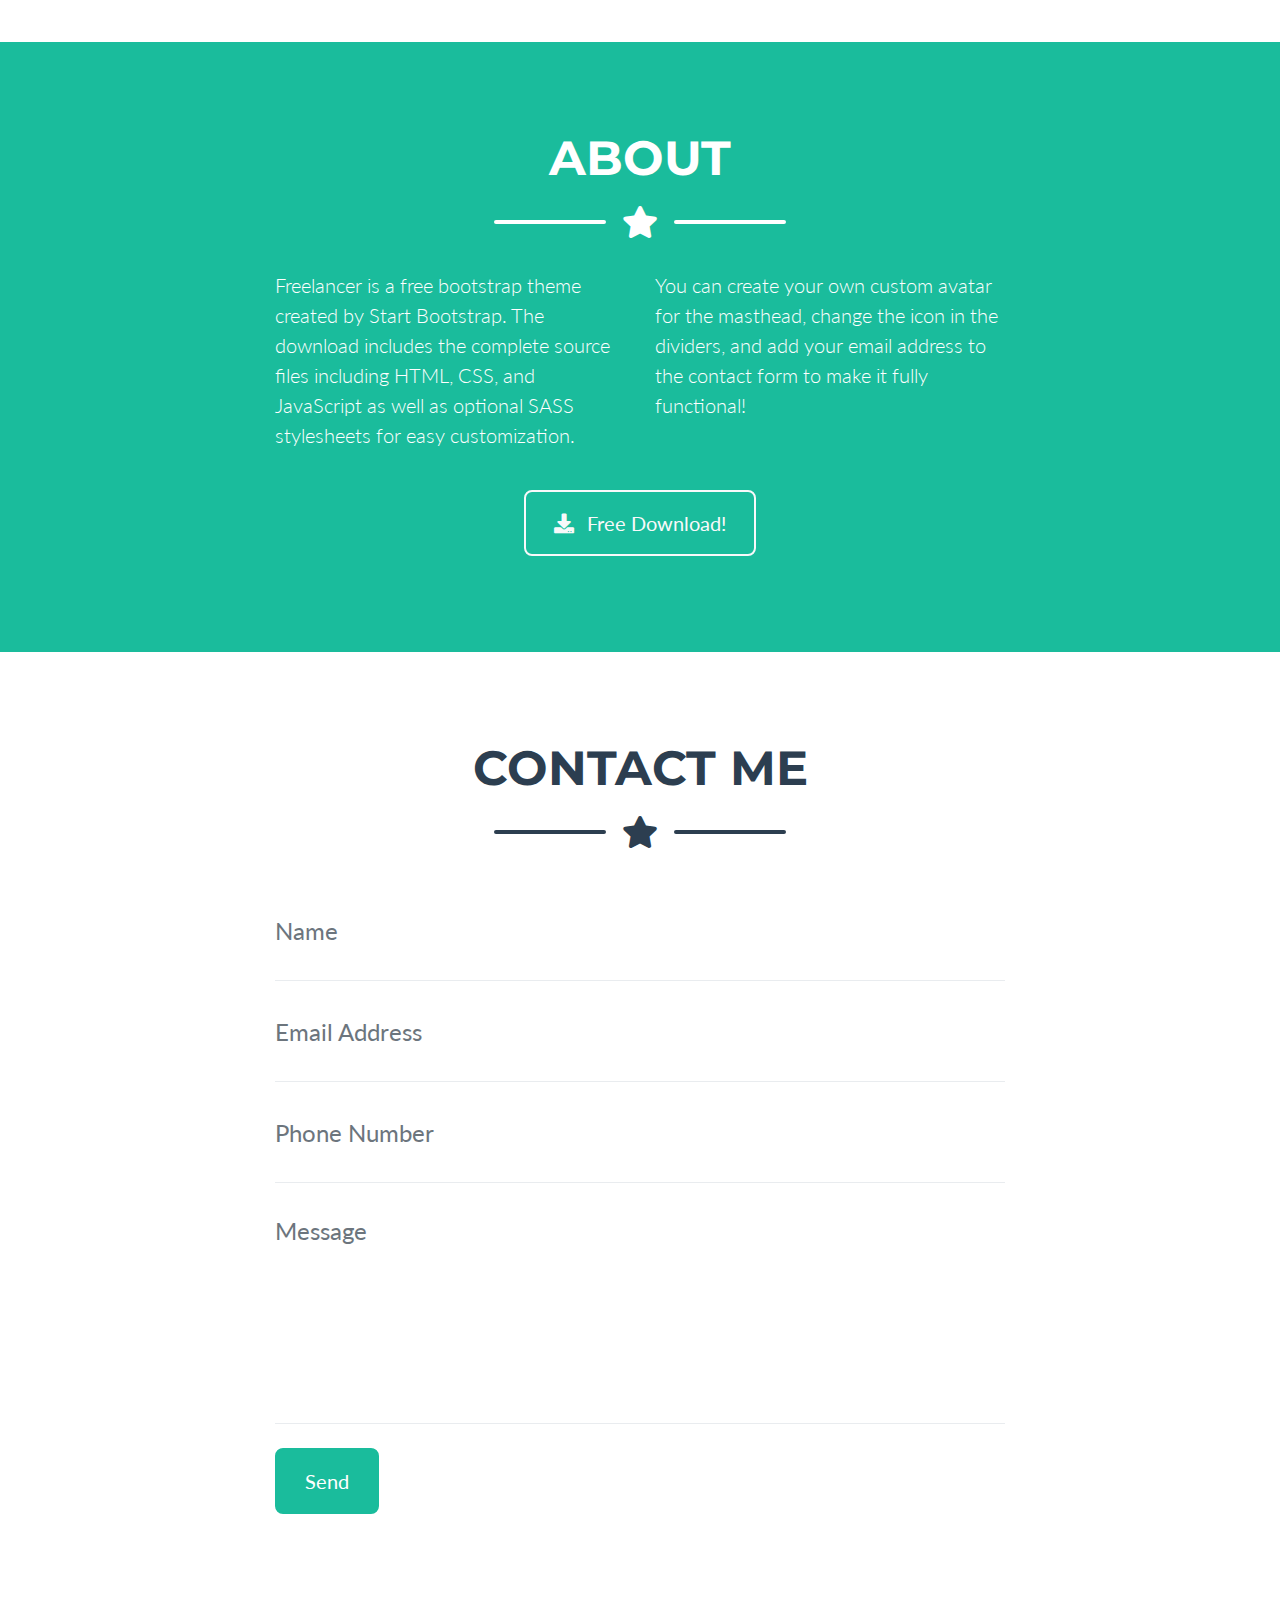
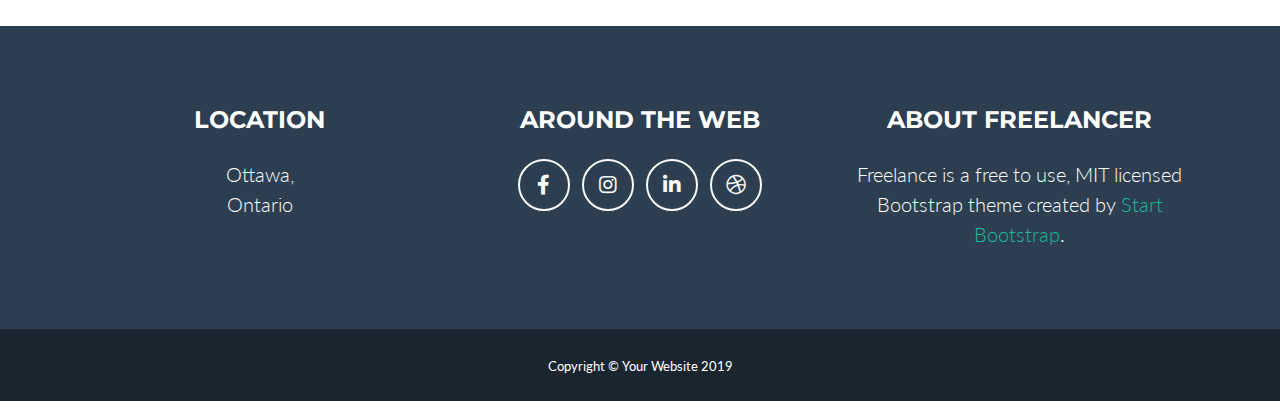
==== commit fb6526c2: "Initial Commit" ====
--- a/index.html
+++ b/index.html
@@ -274,8 +274,8 @@
         <!-- Footer Location -->
         <div class="col-lg-4 mb-5 mb-lg-0">
           <h4 class="text-uppercase mb-4">Location</h4>
-          <p class="lead mb-0">Ontario
-            <br>Ottawa</p>
+          <p class="lead mb-0">Ottawa,
+            <br>Ontario</p>
         </div>
 
         <!-- Footer Social Icons -->
@@ -284,7 +284,7 @@
           <a class="btn btn-outline-light btn-social mx-1" href="#">
             <i class="fab fa-fw fa-facebook-f"></i>
           </a>
-          <a class="btn btn-outline-light btn-social mx-1" href="#">
+          <a class="btn btn-outline-light btn-social mx-1" href="https://www.instagram.com/a.muglia/">
             <i class="fab fa-fw fa-instagram"></i>
           </a>
           <a class="btn btn-outline-light btn-social mx-1" href="#">
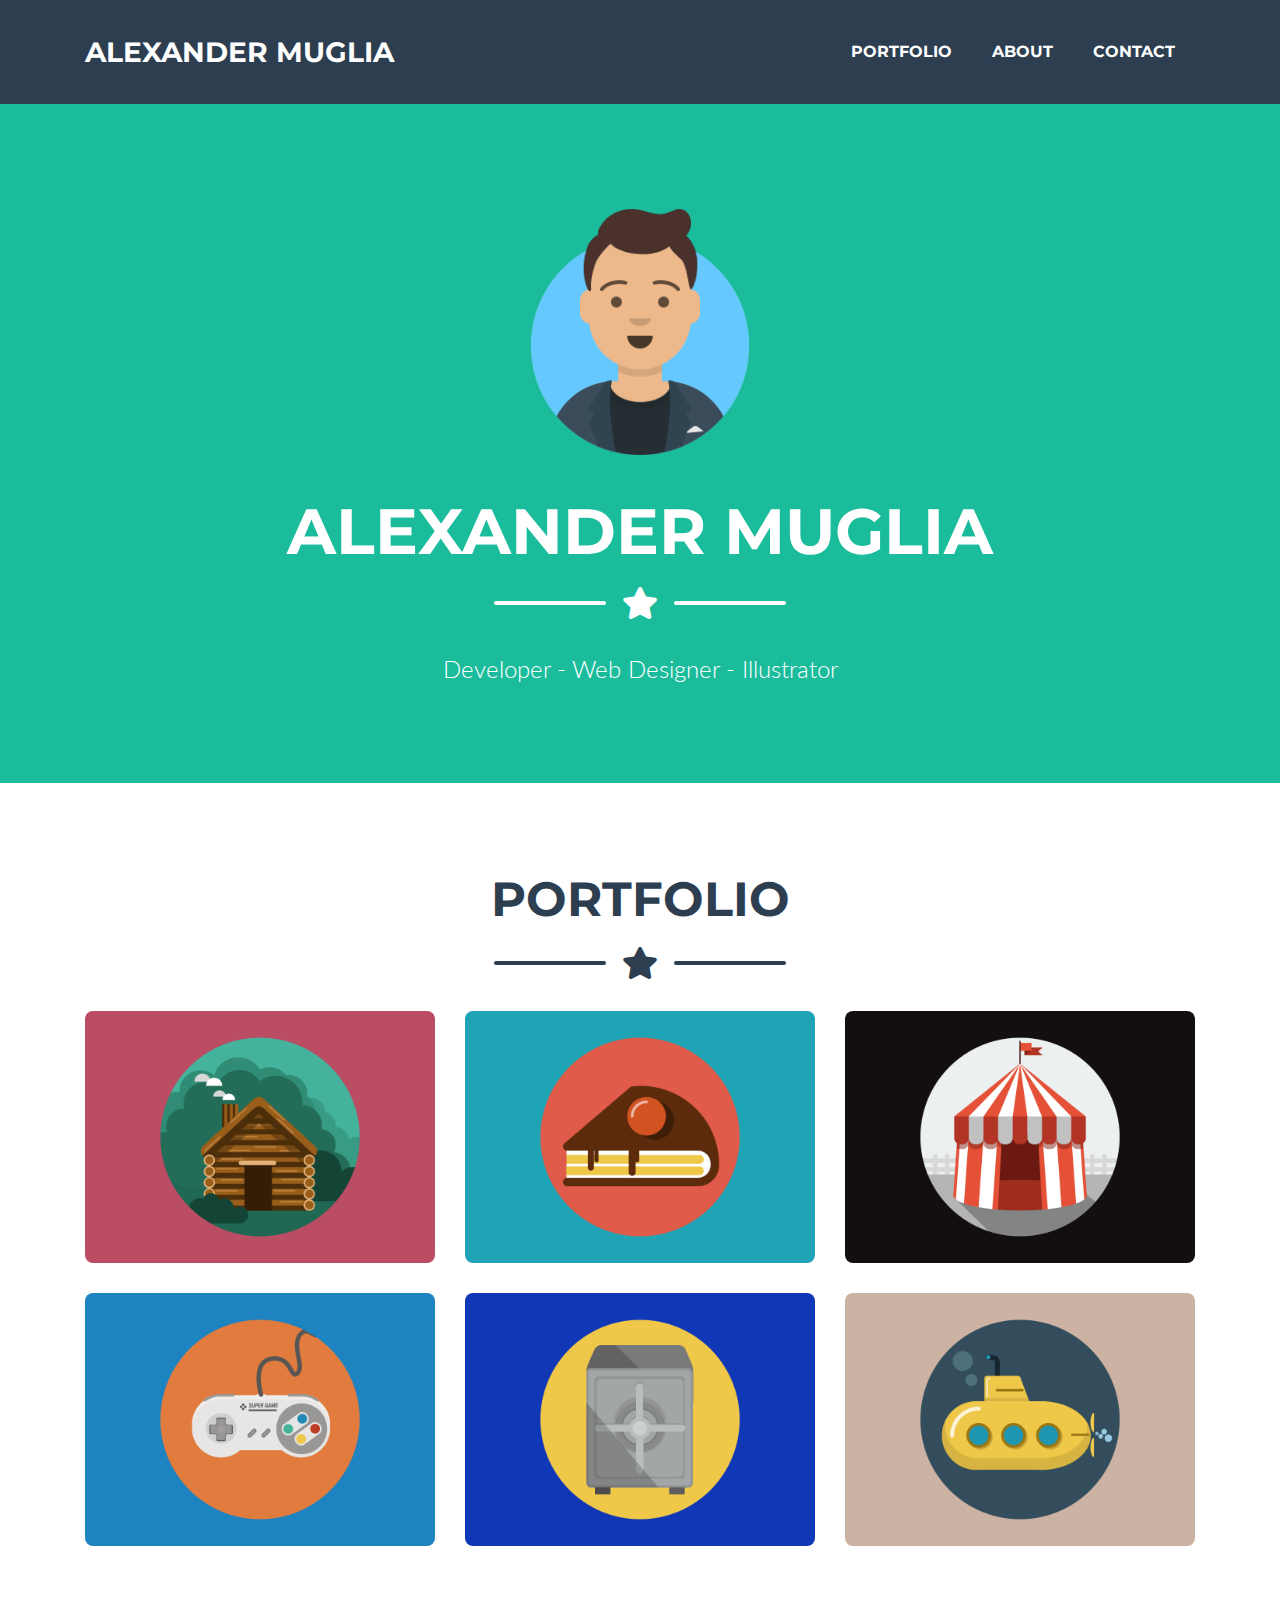
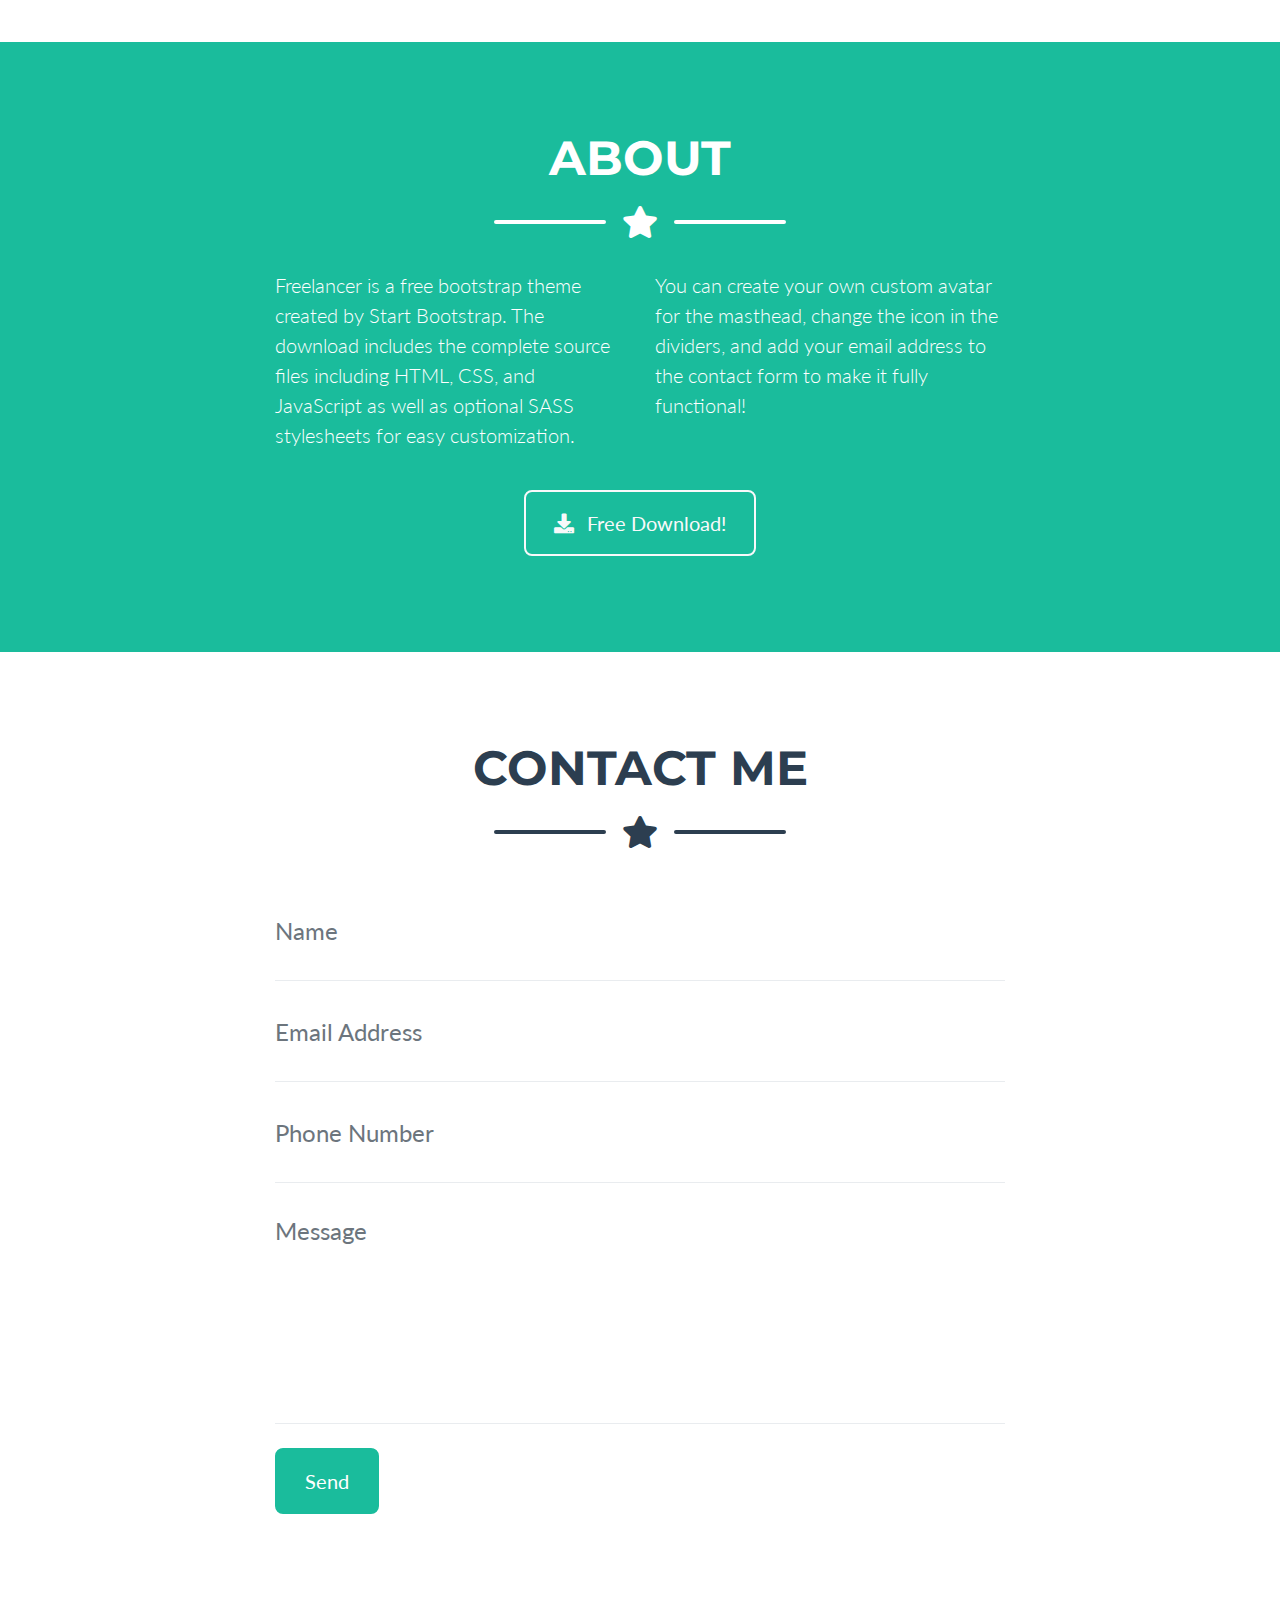
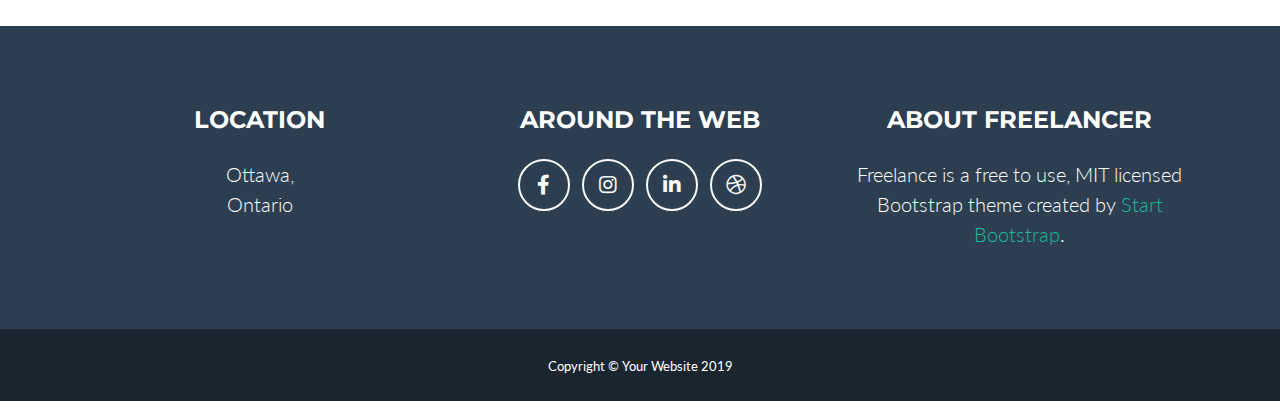
==== commit 2c7a89ac: "Initial Commit" ====
--- a/index.html
+++ b/index.html
@@ -8,7 +8,7 @@
   <meta name="description" content="">
   <meta name="author" content="">
 
-  <title>Freelancer - Start Bootstrap Theme</title>
+  <title>Alexander Muglia</title>
 
   <!-- Custom fonts for this theme -->
   <link href="vendor/fontawesome-free/css/all.min.css" rel="stylesheet" type="text/css">
@@ -51,7 +51,7 @@
     <div class="container d-flex align-items-center flex-column">
 
       <!-- Masthead Avatar Image -->
-      <img class="masthead-avatar mb-5" src="img/avataaars.svg" alt="">
+      <img class="masthead-avatar mb-5" src="img/avataaars.png" alt="">
 
       <!-- Masthead Heading -->
       <h1 class="masthead-heading text-uppercase mb-0">Alexander Muglia</h1>
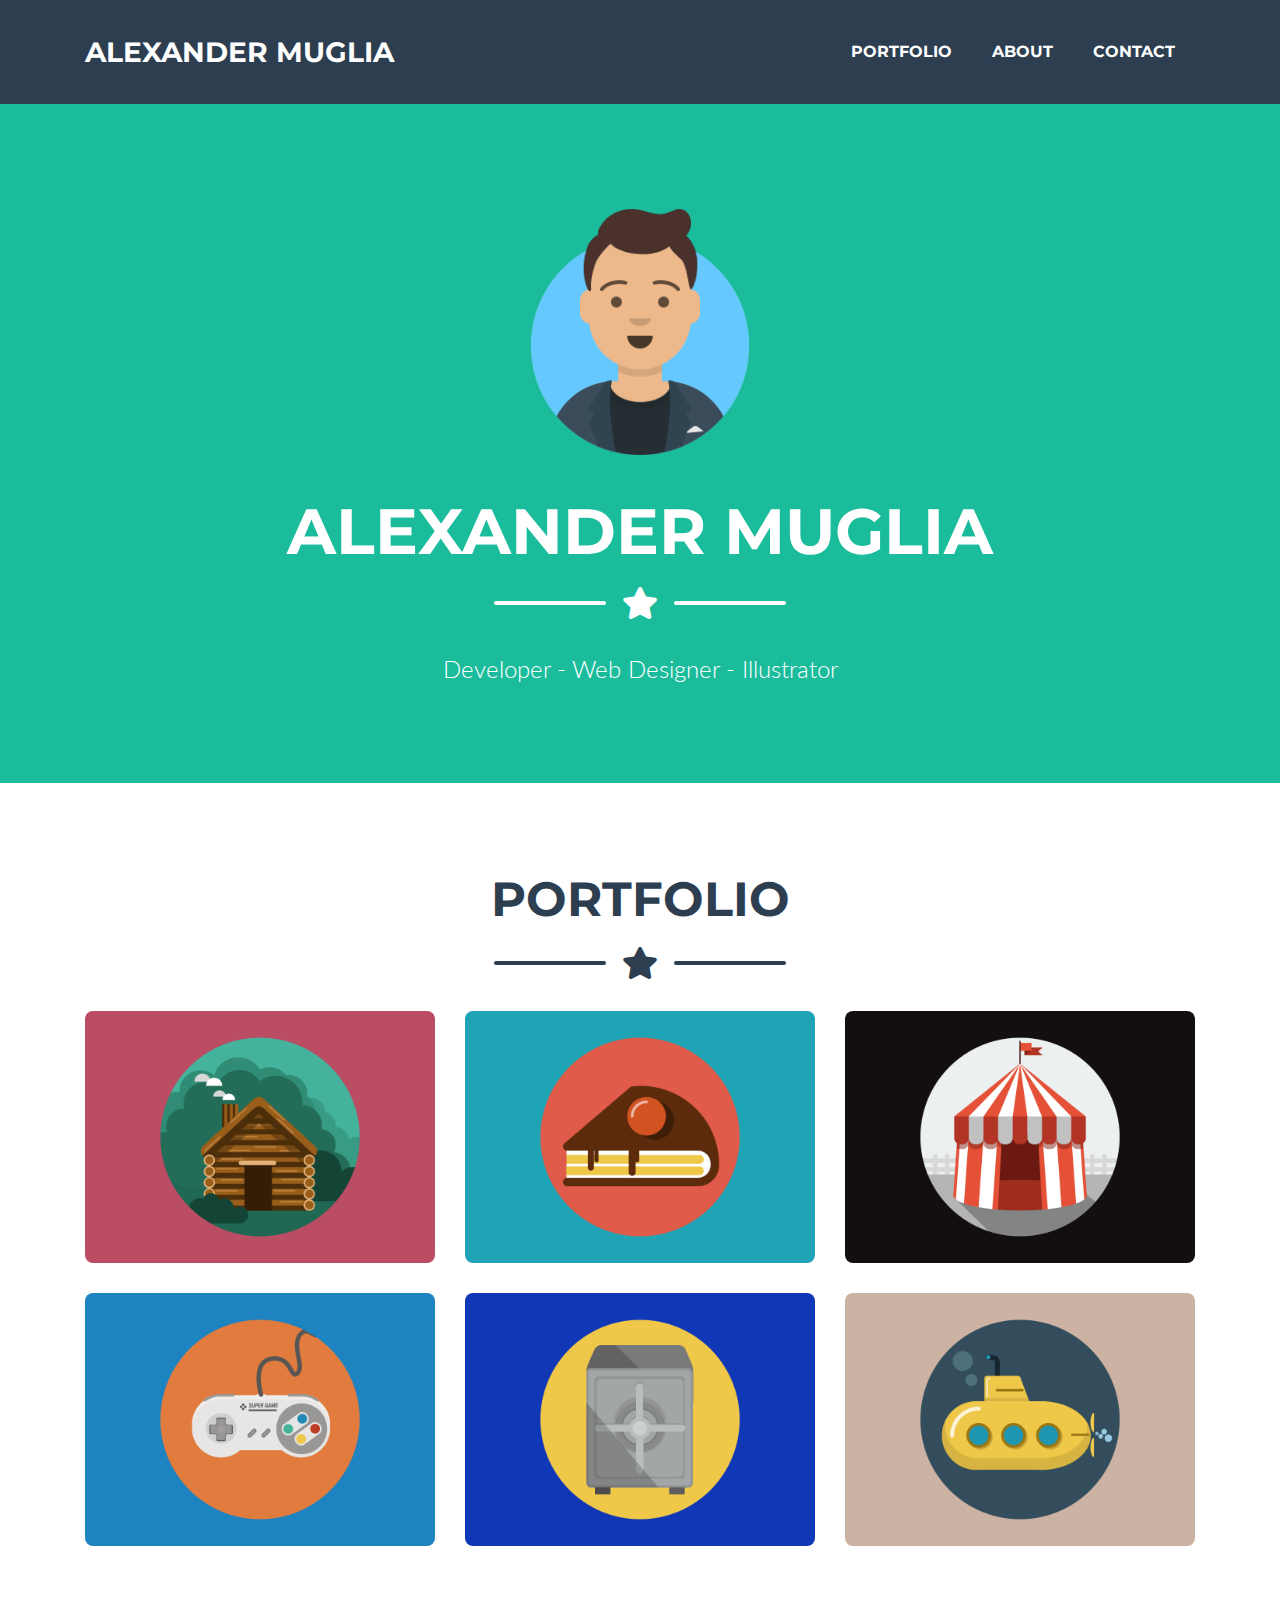
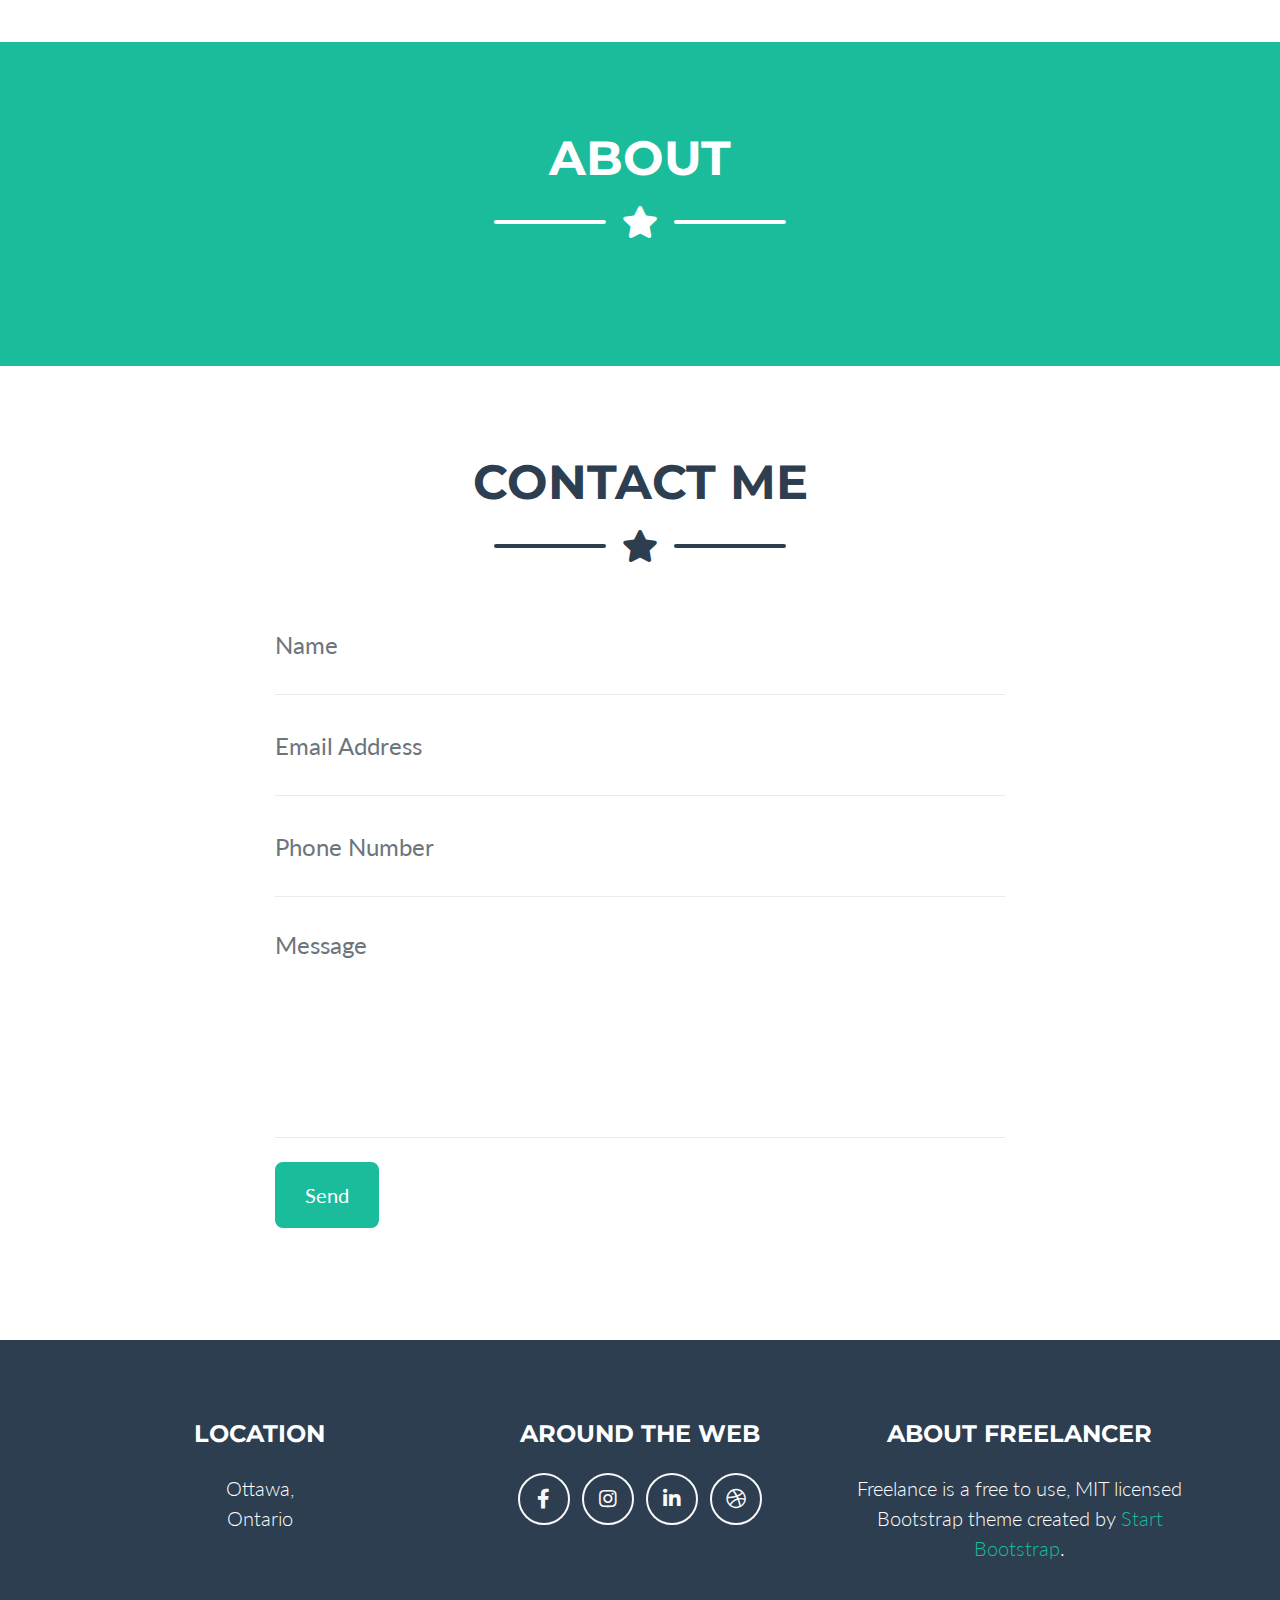
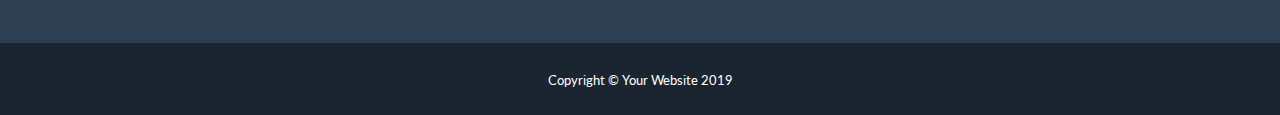
==== commit eeb3dfd7: "Initial Commit" ====
--- a/index.html
+++ b/index.html
@@ -187,20 +187,20 @@
       <!-- About Section Content -->
       <div class="row">
         <div class="col-lg-4 ml-auto">
-          <p class="lead">Freelancer is a free bootstrap theme created by Start Bootstrap. The download includes the complete source files including HTML, CSS, and JavaScript as well as optional SASS stylesheets for easy customization.</p>
+          <!-- <p class="lead">About</p> -->
         </div>
         <div class="col-lg-4 mr-auto">
-          <p class="lead">You can create your own custom avatar for the masthead, change the icon in the dividers, and add your email address to the contact form to make it fully functional!</p>
+          <!-- <p class="lead">About</p> -->
         </div>
       </div>
 
       <!-- About Section Button -->
-      <div class="text-center mt-4">
+      <!-- <div class="text-center mt-4">
         <a class="btn btn-xl btn-outline-light" href="https://startbootstrap.com/themes/freelancer/">
           <i class="fas fa-download mr-2"></i>
           Free Download!
         </a>
-      </div>
+      </div> -->
 
     </div>
   </section>
@@ -336,7 +336,7 @@
             <div class="row justify-content-center">
               <div class="col-lg-8">
                 <!-- Portfolio Modal - Title -->
-                <h2 class="portfolio-modal-title text-secondary text-uppercase mb-0">Log Cabin</h2>
+                <h2 class="portfolio-modal-title text-secondary text-uppercase mb-0">Black Diamond</h2>
                 <!-- Icon Divider -->
                 <div class="divider-custom">
                   <div class="divider-custom-line"></div>
@@ -348,7 +348,7 @@
                 <!-- Portfolio Modal - Image -->
                 <img class="img-fluid rounded mb-5" src="img/portfolio/cabin.png" alt="">
                 <!-- Portfolio Modal - Text -->
-                <p class="mb-5">Lorem ipsum dolor sit amet, consectetur adipisicing elit. Mollitia neque assumenda ipsam nihil, molestias magnam, recusandae quos quis inventore quisquam velit asperiores, vitae? Reprehenderit soluta, eos quod consequuntur itaque. Nam.</p>
+                <p class="mb-5">Black Diamond is a game that a friend and I made in Processing 3 for our final project in high school computer science.</p>
                 <button class="btn btn-primary" href="#" data-dismiss="modal">
                   <i class="fas fa-times fa-fw"></i>
                   Close Window
